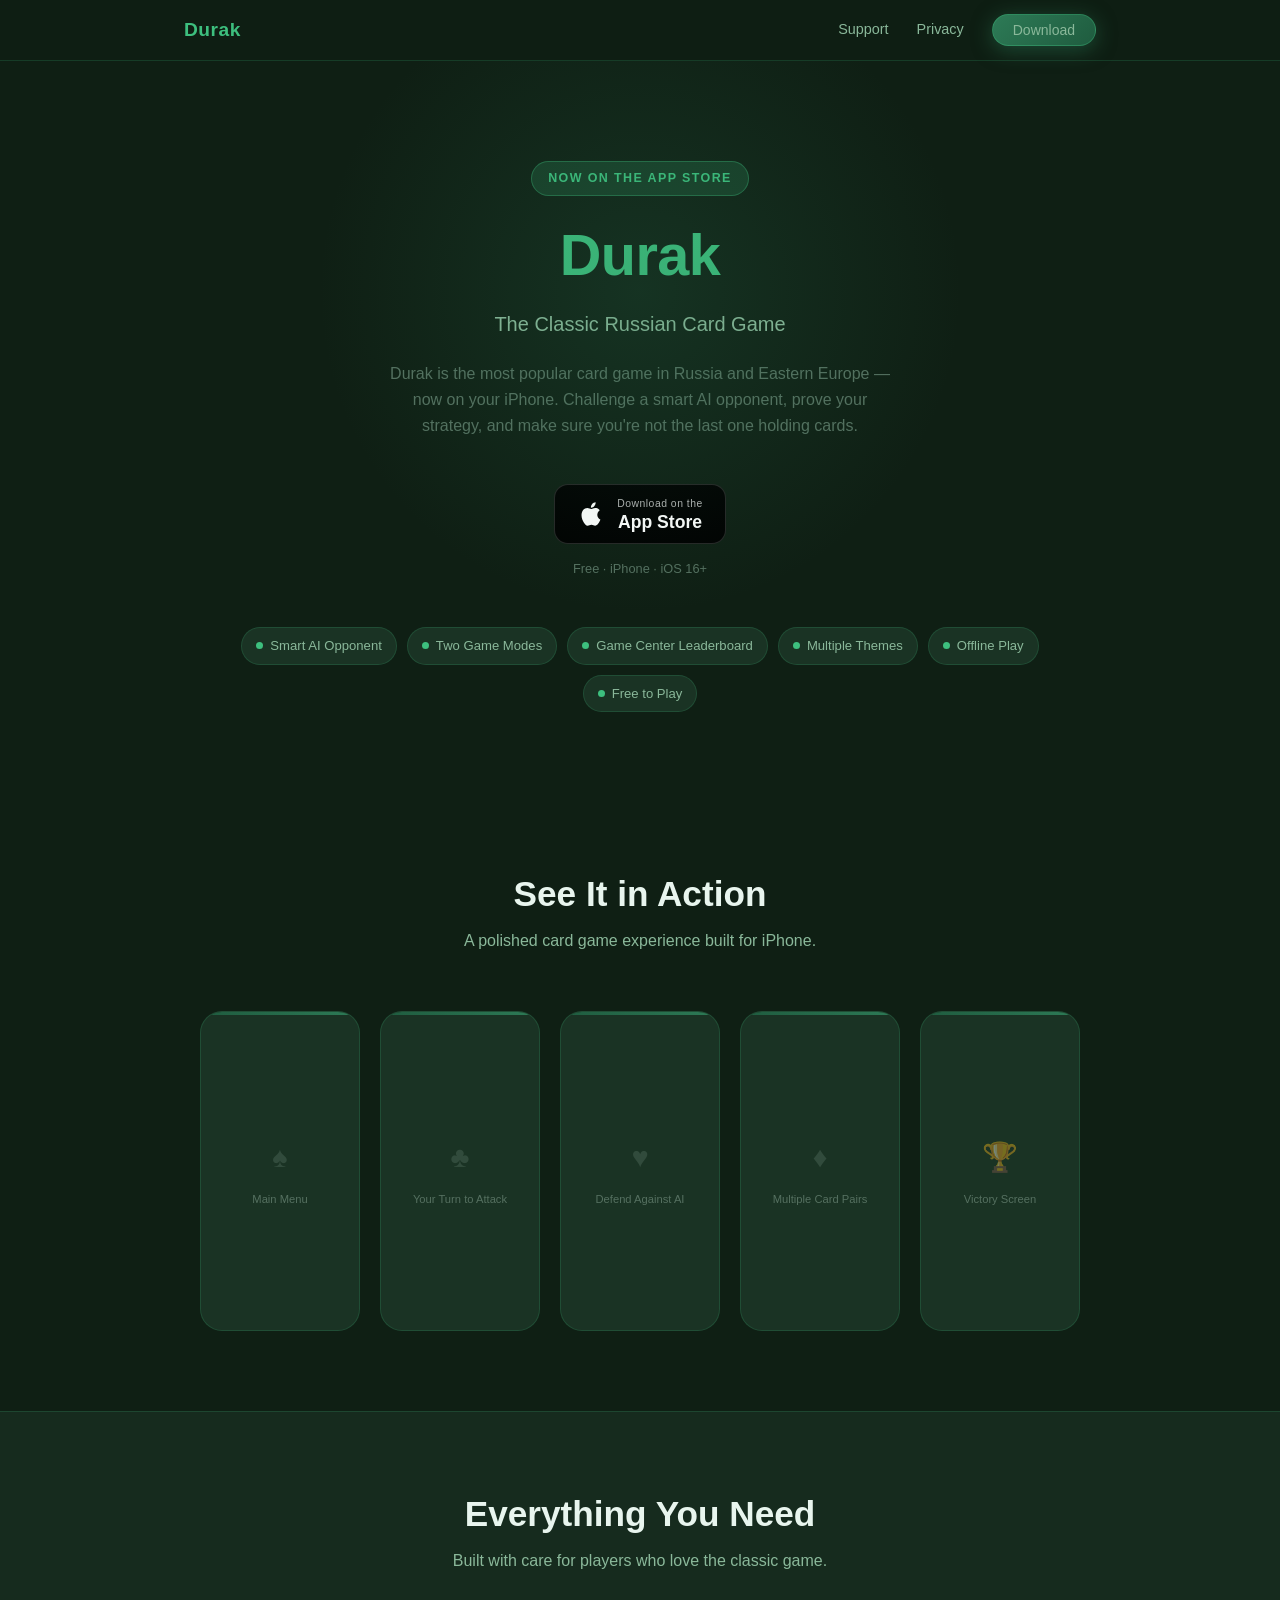
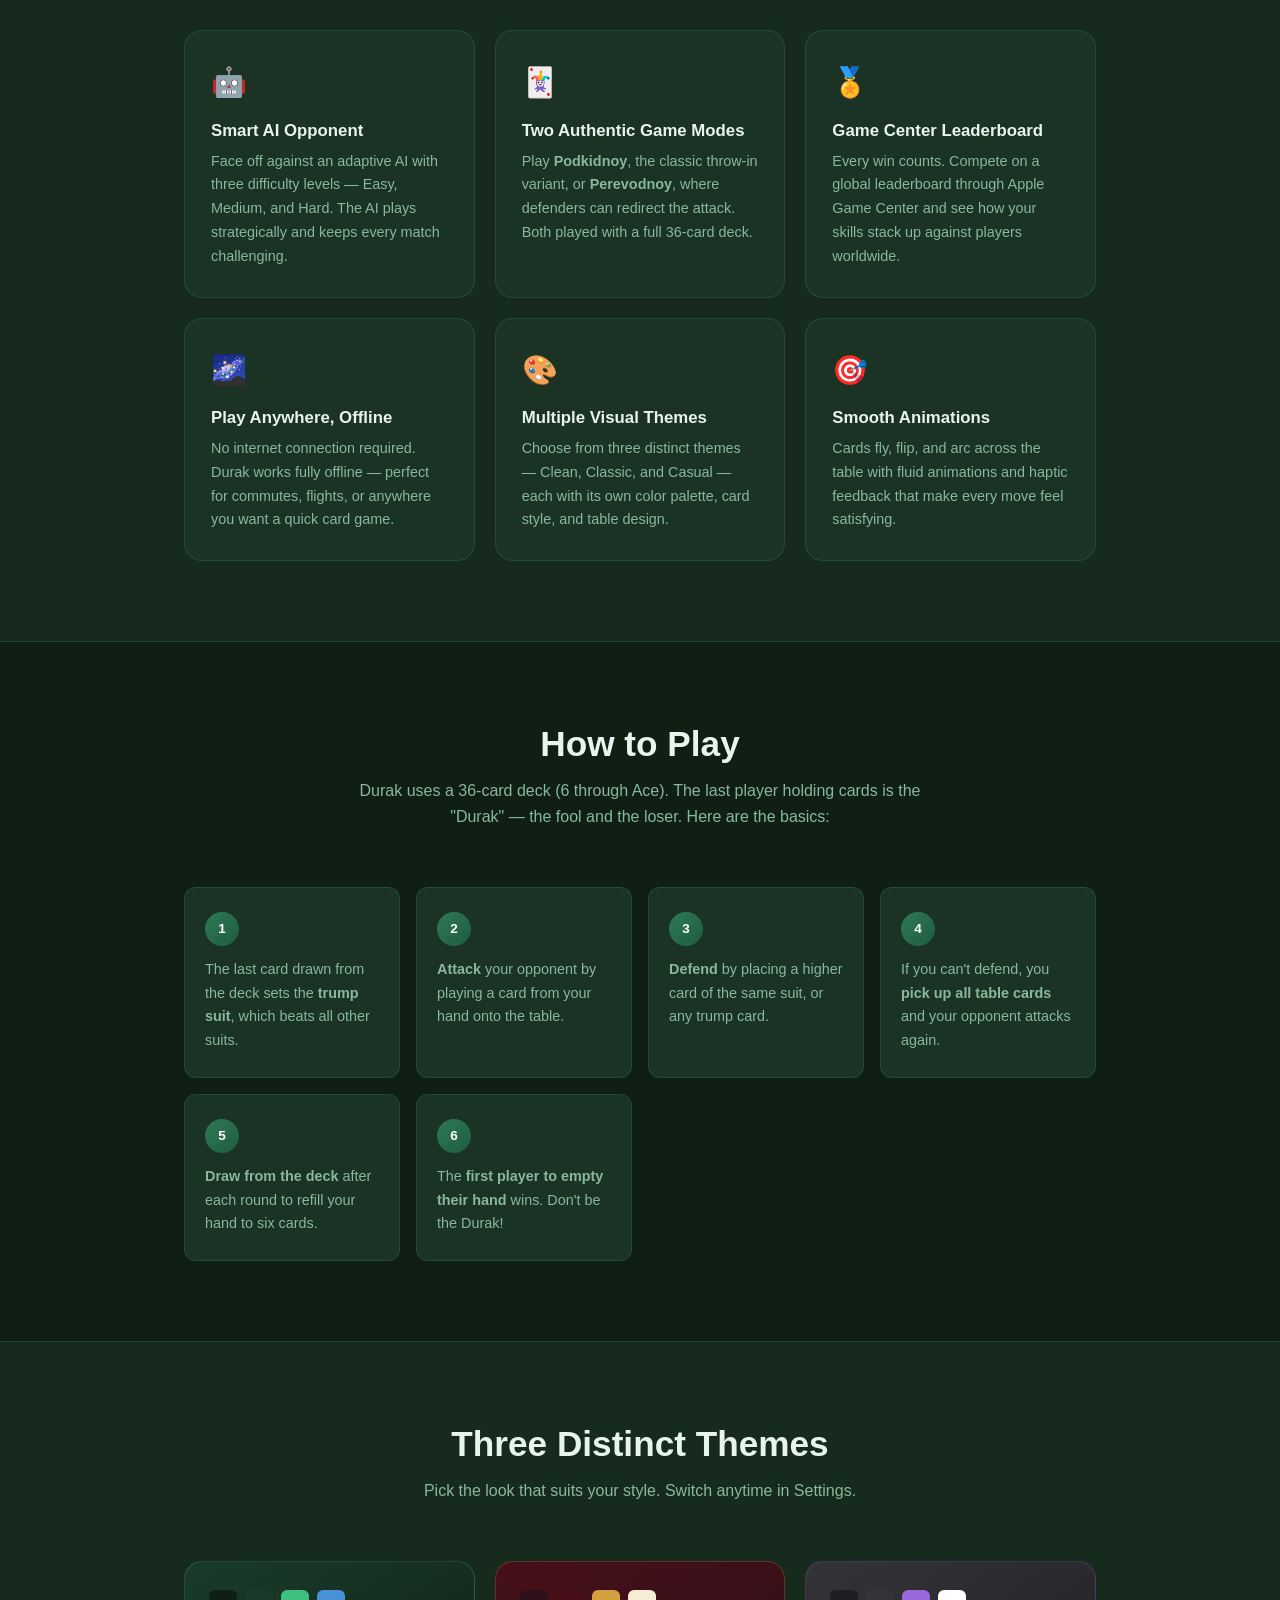
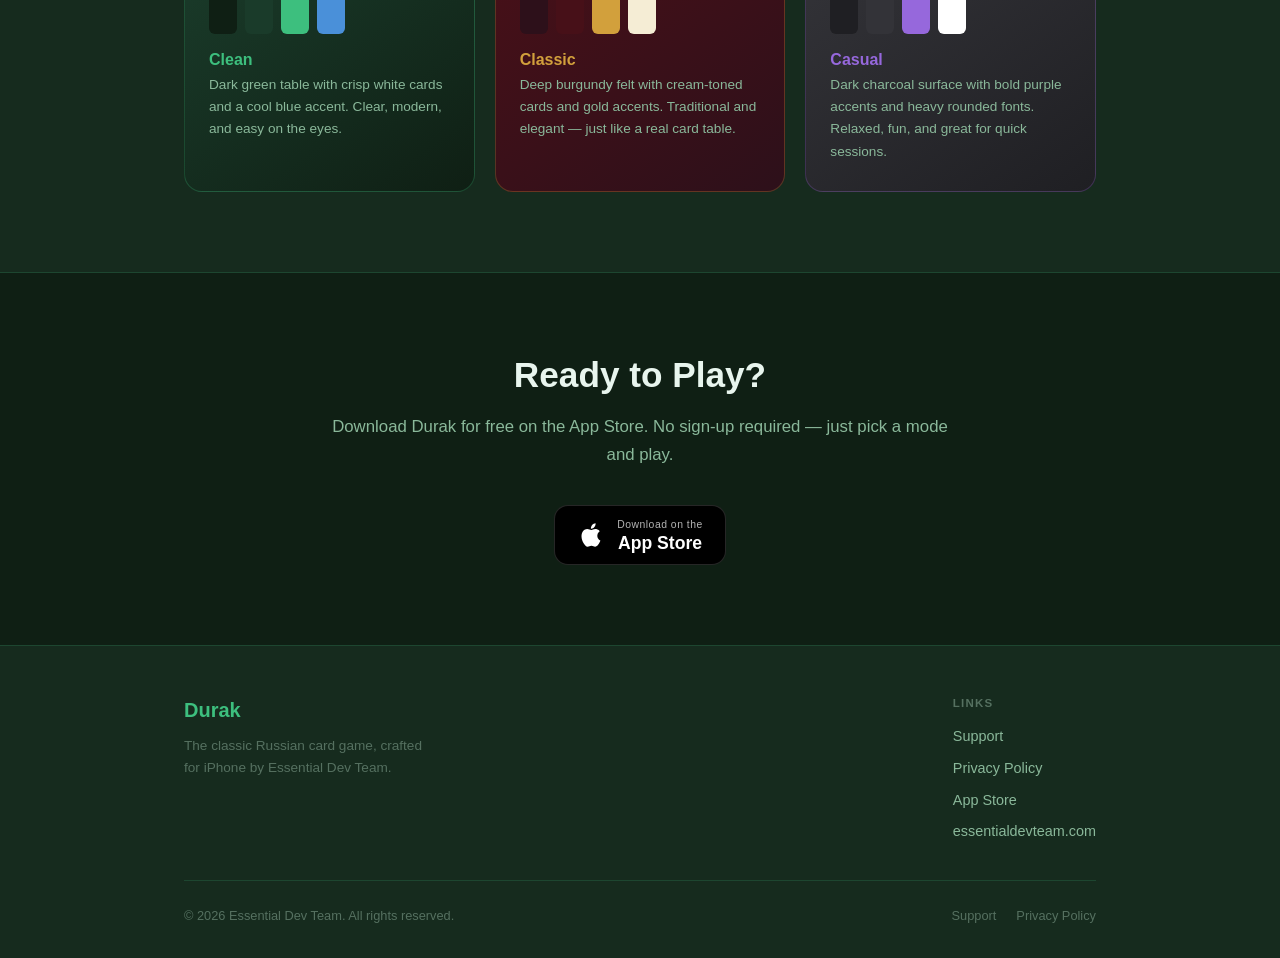
==== index.html @ 6320e2ae "Add files via upload" ====
<!DOCTYPE html>
<html lang="en">
<head>
  <meta charset="UTF-8" />
  <meta name="viewport" content="width=device-width, initial-scale=1.0" />
  <title>Durak - Classic Russian Card Game for iPhone</title>
  <meta name="description" content="Play Durak, the most popular card game in Russia and Eastern Europe, on your iPhone. Challenge a smart AI opponent, compete on Game Center leaderboards, and master both Podkidnoy and Perevodnoy variants. Free to play." />
  <meta name="theme-color" content="#0F1F14" />

  <!-- Open Graph -->
  <meta property="og:title" content="Durak - Classic Russian Card Game" />
  <meta property="og:description" content="The classic Russian card game on iPhone. Smart AI opponent, multiple themes, Game Center leaderboard. Free to play." />
  <meta property="og:type" content="website" />
  <meta property="og:url" content="https://essentialdevteam.com/" />

  <link rel="stylesheet" href="style.css" />
</head>
<body>

  <!-- Navigation -->
  <nav class="nav">
    <div class="container nav__inner">
      <a href="index.html" class="nav__logo">Durak</a>
      <div class="nav__links">
        <a href="support.html">Support</a>
        <a href="privacy.html">Privacy</a>
        <a href="https://apps.apple.com/app/id0000000000" class="btn btn--primary" style="padding: 8px 20px; font-size: 0.875rem;">Download</a>
      </div>
    </div>
  </nav>

  <!-- Hero -->
  <section class="hero">
    <div class="container">
      <span class="hero__eyebrow">Now on the App Store</span>
      <h1 class="hero__title"><span>Durak</span></h1>
      <p class="hero__tagline">The Classic Russian Card Game</p>
      <p class="hero__description">
        Durak is the most popular card game in Russia and Eastern Europe — now on your iPhone.
        Challenge a smart AI opponent, prove your strategy, and make sure you're not the last
        one holding cards.
      </p>

      <div class="hero__cta">
        <a href="https://apps.apple.com/app/id0000000000" class="appstore-badge" aria-label="Download on the App Store">
          <!-- Apple logo SVG -->
          <svg class="appstore-badge__icon" viewBox="0 0 24 24" xmlns="http://www.w3.org/2000/svg" aria-hidden="true">
            <path d="M18.71 19.5c-.83 1.24-1.71 2.45-3.05 2.47-1.34.03-1.77-.79-3.29-.79-1.53 0-2 .77-3.27.82-1.31.05-2.3-1.32-3.14-2.53C4.25 17 2.94 12.45 4.7 9.39c.87-1.52 2.43-2.48 4.12-2.51 1.28-.02 2.5.87 3.29.87.78 0 2.26-1.07 3.8-.91.65.03 2.47.26 3.64 1.98-.09.06-2.17 1.28-2.15 3.81.03 3.02 2.65 4.03 2.68 4.04-.03.07-.42 1.44-1.38 2.83M13 3.5c.73-.83 1.94-1.46 2.94-1.5.13 1.17-.34 2.35-1.04 3.19-.69.85-1.83 1.51-2.95 1.42-.15-1.15.41-2.35 1.05-3.11z"/>
          </svg>
          <div class="appstore-badge__text">
            <span class="appstore-badge__sub">Download on the</span>
            <span class="appstore-badge__main">App Store</span>
          </div>
        </a>
        <span class="hero__note">Free &middot; iPhone &middot; iOS 16+</span>
      </div>

      <!-- Feature badges -->
      <div class="badges">
        <span class="badge"><span class="badge__dot"></span>Smart AI Opponent</span>
        <span class="badge"><span class="badge__dot"></span>Two Game Modes</span>
        <span class="badge"><span class="badge__dot"></span>Game Center Leaderboard</span>
        <span class="badge"><span class="badge__dot"></span>Multiple Themes</span>
        <span class="badge"><span class="badge__dot"></span>Offline Play</span>
        <span class="badge"><span class="badge__dot"></span>Free to Play</span>
      </div>
    </div>
  </section>

  <!-- Screenshots -->
  <section class="screenshots">
    <div class="container">
      <div class="section-header">
        <h2>See It in Action</h2>
        <p>A polished card game experience built for iPhone.</p>
      </div>
      <div class="screenshots-row">
        <div class="screenshot-placeholder">
          <span class="screenshot-placeholder__icon">&#9824;</span>
          <span class="screenshot-placeholder__label">Main Menu</span>
        </div>
        <div class="screenshot-placeholder">
          <span class="screenshot-placeholder__icon">&#9827;</span>
          <span class="screenshot-placeholder__label">Your Turn to Attack</span>
        </div>
        <div class="screenshot-placeholder">
          <span class="screenshot-placeholder__icon">&#9829;</span>
          <span class="screenshot-placeholder__label">Defend Against AI</span>
        </div>
        <div class="screenshot-placeholder">
          <span class="screenshot-placeholder__icon">&#9830;</span>
          <span class="screenshot-placeholder__label">Multiple Card Pairs</span>
        </div>
        <div class="screenshot-placeholder">
          <span class="screenshot-placeholder__icon">&#127942;</span>
          <span class="screenshot-placeholder__label">Victory Screen</span>
        </div>
      </div>
    </div>
  </section>

  <!-- Features -->
  <section class="features">
    <div class="container">
      <div class="section-header">
        <h2>Everything You Need</h2>
        <p>Built with care for players who love the classic game.</p>
      </div>
      <div class="features-grid">
        <div class="feature-card">
          <span class="feature-card__icon">&#129302;</span>
          <h3 class="feature-card__title">Smart AI Opponent</h3>
          <p class="feature-card__desc">
            Face off against an adaptive AI with three difficulty levels — Easy, Medium, and Hard.
            The AI plays strategically and keeps every match challenging.
          </p>
        </div>
        <div class="feature-card">
          <span class="feature-card__icon">&#127183;</span>
          <h3 class="feature-card__title">Two Authentic Game Modes</h3>
          <p class="feature-card__desc">
            Play <strong>Podkidnoy</strong>, the classic throw-in variant, or
            <strong>Perevodnoy</strong>, where defenders can redirect the attack.
            Both played with a full 36-card deck.
          </p>
        </div>
        <div class="feature-card">
          <span class="feature-card__icon">&#127941;</span>
          <h3 class="feature-card__title">Game Center Leaderboard</h3>
          <p class="feature-card__desc">
            Every win counts. Compete on a global leaderboard through Apple Game Center
            and see how your skills stack up against players worldwide.
          </p>
        </div>
        <div class="feature-card">
          <span class="feature-card__icon">&#127756;</span>
          <h3 class="feature-card__title">Play Anywhere, Offline</h3>
          <p class="feature-card__desc">
            No internet connection required. Durak works fully offline — perfect for
            commutes, flights, or anywhere you want a quick card game.
          </p>
        </div>
        <div class="feature-card">
          <span class="feature-card__icon">&#127912;</span>
          <h3 class="feature-card__title">Multiple Visual Themes</h3>
          <p class="feature-card__desc">
            Choose from three distinct themes — Clean, Classic, and Casual — each with
            its own color palette, card style, and table design.
          </p>
        </div>
        <div class="feature-card">
          <span class="feature-card__icon">&#127919;</span>
          <h3 class="feature-card__title">Smooth Animations</h3>
          <p class="feature-card__desc">
            Cards fly, flip, and arc across the table with fluid animations and
            haptic feedback that make every move feel satisfying.
          </p>
        </div>
      </div>
    </div>
  </section>

  <!-- How to Play -->
  <section class="how-to-play">
    <div class="container">
      <div class="section-header">
        <h2>How to Play</h2>
        <p>
          Durak uses a 36-card deck (6 through Ace). The last player holding cards
          is the "Durak" — the fool and the loser. Here are the basics:
        </p>
      </div>
      <div class="how-to-play__steps">
        <div class="step">
          <div class="step__number">1</div>
          <p class="step__text">
            The last card drawn from the deck sets the <strong>trump suit</strong>, which beats all other suits.
          </p>
        </div>
        <div class="step">
          <div class="step__number">2</div>
          <p class="step__text">
            <strong>Attack</strong> your opponent by playing a card from your hand onto the table.
          </p>
        </div>
        <div class="step">
          <div class="step__number">3</div>
          <p class="step__text">
            <strong>Defend</strong> by placing a higher card of the same suit, or any trump card.
          </p>
        </div>
        <div class="step">
          <div class="step__number">4</div>
          <p class="step__text">
            If you can't defend, you <strong>pick up all table cards</strong> and your opponent attacks again.
          </p>
        </div>
        <div class="step">
          <div class="step__number">5</div>
          <p class="step__text">
            <strong>Draw from the deck</strong> after each round to refill your hand to six cards.
          </p>
        </div>
        <div class="step">
          <div class="step__number">6</div>
          <p class="step__text">
            The <strong>first player to empty their hand</strong> wins. Don't be the Durak!
          </p>
        </div>
      </div>
    </div>
  </section>

  <!-- Themes -->
  <section class="themes-section">
    <div class="container">
      <div class="section-header">
        <h2>Three Distinct Themes</h2>
        <p>Pick the look that suits your style. Switch anytime in Settings.</p>
      </div>
      <div class="themes-grid">
        <div class="theme-card theme-card--clean">
          <div class="theme-card__swatch">
            <div class="swatch" style="background:#0F1F14;"></div>
            <div class="swatch" style="background:#1A3B2A;"></div>
            <div class="swatch" style="background:#3DBF7E;"></div>
            <div class="swatch" style="background:#4A90D9;"></div>
          </div>
          <h3 class="theme-card__name">Clean</h3>
          <p class="theme-card__desc">
            Dark green table with crisp white cards and a cool blue accent. Clear,
            modern, and easy on the eyes.
          </p>
        </div>
        <div class="theme-card theme-card--classic">
          <div class="theme-card__swatch">
            <div class="swatch" style="background:#2D101A;"></div>
            <div class="swatch" style="background:#471018;"></div>
            <div class="swatch" style="background:#D2A03C;"></div>
            <div class="swatch" style="background:#F5EDD5;"></div>
          </div>
          <h3 class="theme-card__name">Classic</h3>
          <p class="theme-card__desc">
            Deep burgundy felt with cream-toned cards and gold accents. Traditional
            and elegant — just like a real card table.
          </p>
        </div>
        <div class="theme-card theme-card--casual">
          <div class="theme-card__swatch">
            <div class="swatch" style="background:#1F1F23;"></div>
            <div class="swatch" style="background:#333338;"></div>
            <div class="swatch" style="background:#9668DC;"></div>
            <div class="swatch" style="background:#FFFFFF;"></div>
          </div>
          <h3 class="theme-card__name">Casual</h3>
          <p class="theme-card__desc">
            Dark charcoal surface with bold purple accents and heavy rounded fonts.
            Relaxed, fun, and great for quick sessions.
          </p>
        </div>
      </div>
    </div>
  </section>

  <!-- Download CTA -->
  <section style="text-align: center; padding: 80px 0;">
    <div class="container">
      <h2>Ready to Play?</h2>
      <p style="margin: 16px auto 36px; font-size: 1.05rem;">
        Download Durak for free on the App Store. No sign-up required — just pick a mode and play.
      </p>
      <a href="https://apps.apple.com/app/id0000000000" class="appstore-badge" style="margin: 0 auto;" aria-label="Download on the App Store">
        <svg class="appstore-badge__icon" viewBox="0 0 24 24" xmlns="http://www.w3.org/2000/svg" aria-hidden="true">
          <path d="M18.71 19.5c-.83 1.24-1.71 2.45-3.05 2.47-1.34.03-1.77-.79-3.29-.79-1.53 0-2 .77-3.27.82-1.31.05-2.3-1.32-3.14-2.53C4.25 17 2.94 12.45 4.7 9.39c.87-1.52 2.43-2.48 4.12-2.51 1.28-.02 2.5.87 3.29.87.78 0 2.26-1.07 3.8-.91.65.03 2.47.26 3.64 1.98-.09.06-2.17 1.28-2.15 3.81.03 3.02 2.65 4.03 2.68 4.04-.03.07-.42 1.44-1.38 2.83M13 3.5c.73-.83 1.94-1.46 2.94-1.5.13 1.17-.34 2.35-1.04 3.19-.69.85-1.83 1.51-2.95 1.42-.15-1.15.41-2.35 1.05-3.11z"/>
        </svg>
        <div class="appstore-badge__text">
          <span class="appstore-badge__sub">Download on the</span>
          <span class="appstore-badge__main">App Store</span>
        </div>
      </a>
    </div>
  </section>

  <!-- Footer -->
  <footer class="footer">
    <div class="container">
      <div class="footer__inner">
        <div>
          <div class="footer__brand-name">Durak</div>
          <p class="footer__brand-desc">
            The classic Russian card game, crafted for iPhone by Essential Dev Team.
          </p>
        </div>
        <div>
          <div class="footer__nav-heading">Links</div>
          <div class="footer__nav-links">
            <a href="support.html">Support</a>
            <a href="privacy.html">Privacy Policy</a>
            <a href="https://apps.apple.com/app/id0000000000">App Store</a>
            <a href="https://essentialdevteam.com/" target="_blank" rel="noopener">essentialdevteam.com</a>
          </div>
        </div>
      </div>
      <div class="footer__bottom">
        <p class="footer__copy">
          &copy; 2026 <a href="https://essentialdevteam.com/" target="_blank" rel="noopener">Essential Dev Team</a>.
          All rights reserved.
        </p>
        <div class="footer__legal-links">
          <a href="support.html">Support</a>
          <a href="privacy.html">Privacy Policy</a>
        </div>
      </div>
    </div>
  </footer>

</body>
</html>
---- style.css ----
/* ============================================================
   Durak - Card Game | Shared Stylesheet
   Dark green theme matching the iOS app
   ============================================================ */

/* --- Reset & Base --- */
*, *::before, *::after {
  box-sizing: border-box;
  margin: 0;
  padding: 0;
}

:root {
  --bg:           #0F1F14;
  --bg-card:      #1A3324;
  --bg-section:   #162B1E;
  --gradient-dark: #1F5C3F;
  --gradient-mid:  #2D7A56;
  --accent:       #3DBF7E;
  --accent-dim:   #2E9E67;
  --accent-glow:  rgba(61, 191, 126, 0.18);
  --text:         #E8F5EE;
  --text-muted:   #8AB89A;
  --text-dim:     #557060;
  --border:       rgba(61, 191, 126, 0.18);
  --border-strong: rgba(61, 191, 126, 0.35);
  --radius:       12px;
  --radius-lg:    18px;
  --shadow:       0 4px 24px rgba(0, 0, 0, 0.45);
  --shadow-sm:    0 2px 10px rgba(0, 0, 0, 0.30);
}

html {
  font-size: 16px;
  scroll-behavior: smooth;
}

body {
  background-color: var(--bg);
  color: var(--text);
  font-family: -apple-system, BlinkMacSystemFont, "Segoe UI", Roboto,
               Helvetica, Arial, sans-serif;
  line-height: 1.65;
  -webkit-font-smoothing: antialiased;
  min-height: 100vh;
}

/* --- Typography --- */
h1, h2, h3, h4 {
  line-height: 1.25;
  font-weight: 700;
}

h1 { font-size: clamp(2.2rem, 6vw, 3.6rem); letter-spacing: -0.5px; }
h2 { font-size: clamp(1.5rem, 4vw, 2.2rem); }
h3 { font-size: clamp(1.1rem, 2.5vw, 1.35rem); }
h4 { font-size: 1rem; }

p {
  color: var(--text-muted);
  max-width: 68ch;
}

a {
  color: var(--accent);
  text-decoration: none;
  transition: color 0.2s;
}

a:hover {
  color: #6FDBAA;
  text-decoration: underline;
}

ul {
  list-style: none;
}

/* --- Layout Utilities --- */
.container {
  width: 100%;
  max-width: 960px;
  margin: 0 auto;
  padding: 0 24px;
}

.container--wide {
  max-width: 1100px;
}

section {
  padding: 80px 0;
}

/* --- Navigation --- */
.nav {
  position: sticky;
  top: 0;
  z-index: 100;
  background: rgba(15, 31, 20, 0.92);
  backdrop-filter: blur(12px);
  -webkit-backdrop-filter: blur(12px);
  border-bottom: 1px solid var(--border);
}

.nav__inner {
  display: flex;
  align-items: center;
  justify-content: space-between;
  height: 60px;
}

.nav__logo {
  font-size: 1.2rem;
  font-weight: 800;
  color: var(--accent);
  letter-spacing: 0.5px;
  text-decoration: none;
}

.nav__logo:hover {
  color: #6FDBAA;
  text-decoration: none;
}

.nav__links {
  display: flex;
  gap: 28px;
  align-items: center;
}

.nav__links a {
  color: var(--text-muted);
  font-size: 0.9rem;
  font-weight: 500;
  transition: color 0.2s;
  text-decoration: none;
}

.nav__links a:hover {
  color: var(--accent);
  text-decoration: none;
}

/* --- Hero Section --- */
.hero {
  padding: 100px 0 80px;
  text-align: center;
  position: relative;
  overflow: hidden;
}

.hero::before {
  content: "";
  position: absolute;
  top: -120px;
  left: 50%;
  transform: translateX(-50%);
  width: 700px;
  height: 700px;
  background: radial-gradient(circle, rgba(45, 122, 86, 0.22) 0%, transparent 65%);
  pointer-events: none;
}

.hero__eyebrow {
  display: inline-block;
  background: var(--accent-glow);
  border: 1px solid var(--border-strong);
  color: var(--accent);
  font-size: 0.78rem;
  font-weight: 600;
  letter-spacing: 1.4px;
  text-transform: uppercase;
  padding: 6px 16px;
  border-radius: 100px;
  margin-bottom: 24px;
}

.hero__title {
  color: var(--text);
  margin-bottom: 16px;
}

.hero__title span {
  color: var(--accent);
}

.hero__tagline {
  font-size: clamp(1rem, 2.5vw, 1.25rem);
  color: var(--text-muted);
  margin: 0 auto 20px;
  max-width: 52ch;
}

.hero__description {
  font-size: 1rem;
  color: var(--text-dim);
  margin: 0 auto 44px;
  max-width: 58ch;
}

/* --- Buttons --- */
.btn {
  display: inline-flex;
  align-items: center;
  gap: 10px;
  font-size: 1rem;
  font-weight: 600;
  padding: 14px 32px;
  border-radius: 100px;
  border: none;
  cursor: pointer;
  transition: transform 0.15s, box-shadow 0.15s, background 0.2s;
  text-decoration: none;
  line-height: 1;
}

.btn--primary {
  background: linear-gradient(135deg, var(--gradient-mid), var(--gradient-dark));
  color: #fff;
  box-shadow: 0 4px 20px rgba(45, 122, 86, 0.5);
  border: 1px solid var(--border-strong);
}

.btn--primary:hover {
  transform: translateY(-2px);
  box-shadow: 0 8px 28px rgba(45, 122, 86, 0.65);
  color: #fff;
  text-decoration: none;
}

.btn--primary:active {
  transform: translateY(0);
}

.btn--outline {
  background: transparent;
  color: var(--accent);
  border: 1.5px solid var(--border-strong);
}

.btn--outline:hover {
  background: var(--accent-glow);
  color: var(--accent);
  text-decoration: none;
}

.btn__icon {
  width: 22px;
  height: 22px;
  flex-shrink: 0;
}

/* App Store badge area */
.hero__cta {
  display: flex;
  flex-direction: column;
  align-items: center;
  gap: 14px;
}

.appstore-badge {
  display: inline-flex;
  align-items: center;
  gap: 12px;
  background: #000;
  border: 1px solid rgba(255,255,255,0.15);
  border-radius: 14px;
  padding: 10px 22px;
  text-decoration: none;
  transition: transform 0.15s, border-color 0.2s;
}

.appstore-badge:hover {
  transform: translateY(-2px);
  border-color: rgba(255,255,255,0.35);
  text-decoration: none;
}

.appstore-badge__icon {
  width: 28px;
  height: 28px;
  flex-shrink: 0;
  fill: #fff;
}

.appstore-badge__text {
  display: flex;
  flex-direction: column;
}

.appstore-badge__sub {
  font-size: 0.65rem;
  color: rgba(255,255,255,0.7);
  letter-spacing: 0.5px;
}

.appstore-badge__main {
  font-size: 1.1rem;
  font-weight: 700;
  color: #fff;
  line-height: 1.2;
}

.hero__note {
  font-size: 0.8rem;
  color: var(--text-dim);
}

/* --- Feature Badges Strip --- */
.badges {
  display: flex;
  flex-wrap: wrap;
  gap: 10px;
  justify-content: center;
  margin-top: 48px;
}

.badge {
  display: inline-flex;
  align-items: center;
  gap: 7px;
  background: var(--bg-card);
  border: 1px solid var(--border);
  color: var(--text-muted);
  font-size: 0.82rem;
  font-weight: 500;
  padding: 7px 14px;
  border-radius: 100px;
}

.badge__dot {
  width: 7px;
  height: 7px;
  background: var(--accent);
  border-radius: 50%;
  flex-shrink: 0;
}

/* --- Features Section --- */
.features {
  background: var(--bg-section);
  border-top: 1px solid var(--border);
  border-bottom: 1px solid var(--border);
}

.section-header {
  text-align: center;
  margin-bottom: 56px;
}

.section-header p {
  margin: 12px auto 0;
}

.features-grid {
  display: grid;
  grid-template-columns: repeat(auto-fit, minmax(260px, 1fr));
  gap: 20px;
}

.feature-card {
  background: var(--bg-card);
  border: 1px solid var(--border);
  border-radius: var(--radius-lg);
  padding: 28px 26px;
  transition: border-color 0.2s, transform 0.2s;
}

.feature-card:hover {
  border-color: var(--border-strong);
  transform: translateY(-3px);
}

.feature-card__icon {
  font-size: 1.8rem;
  margin-bottom: 14px;
  display: block;
}

.feature-card__title {
  color: var(--text);
  margin-bottom: 8px;
  font-size: 1.05rem;
}

.feature-card__desc {
  color: var(--text-muted);
  font-size: 0.9rem;
  max-width: 100%;
}

/* --- How to Play Section --- */
.how-to-play__steps {
  display: grid;
  grid-template-columns: repeat(auto-fit, minmax(200px, 1fr));
  gap: 16px;
  margin-top: 0;
}

.step {
  background: var(--bg-card);
  border: 1px solid var(--border);
  border-radius: var(--radius);
  padding: 24px 20px;
  position: relative;
}

.step__number {
  display: inline-flex;
  align-items: center;
  justify-content: center;
  width: 34px;
  height: 34px;
  background: linear-gradient(135deg, var(--gradient-mid), var(--gradient-dark));
  border-radius: 50%;
  font-size: 0.85rem;
  font-weight: 800;
  color: #fff;
  margin-bottom: 12px;
}

.step__text {
  font-size: 0.9rem;
  color: var(--text-muted);
  max-width: 100%;
}

/* --- Screenshots Section --- */
.screenshots {
  text-align: center;
}

.screenshots-row {
  display: flex;
  gap: 20px;
  justify-content: center;
  flex-wrap: wrap;
  margin-top: 0;
}

.screenshot-placeholder {
  width: 160px;
  height: 320px;
  background: var(--bg-card);
  border: 1px solid var(--border);
  border-radius: 22px;
  display: flex;
  flex-direction: column;
  align-items: center;
  justify-content: center;
  gap: 10px;
  color: var(--text-dim);
  font-size: 0.75rem;
  text-align: center;
  padding: 16px;
  position: relative;
  overflow: hidden;
  transition: border-color 0.2s;
}

.screenshot-placeholder:hover {
  border-color: var(--border-strong);
}

.screenshot-placeholder::before {
  content: "";
  position: absolute;
  top: 0; left: 0; right: 0;
  height: 3px;
  background: linear-gradient(90deg, var(--gradient-dark), var(--gradient-mid));
}

.screenshot-placeholder__icon {
  font-size: 1.8rem;
  opacity: 0.4;
}

.screenshot-placeholder__label {
  font-size: 0.7rem;
  color: var(--text-dim);
  line-height: 1.4;
}

/* --- Themes Section --- */
.themes-section {
  background: var(--bg-section);
  border-top: 1px solid var(--border);
  border-bottom: 1px solid var(--border);
}

.themes-grid {
  display: grid;
  grid-template-columns: repeat(auto-fit, minmax(240px, 1fr));
  gap: 20px;
}

.theme-card {
  border-radius: var(--radius-lg);
  padding: 28px 24px;
  border: 1px solid transparent;
}

.theme-card--clean {
  background: linear-gradient(145deg, #1A3B2A, #0F1F14);
  border-color: rgba(61, 191, 126, 0.25);
}

.theme-card--classic {
  background: linear-gradient(145deg, #471018, #2D101A);
  border-color: rgba(210, 160, 60, 0.25);
}

.theme-card--casual {
  background: linear-gradient(145deg, #333338, #1F1F23);
  border-color: rgba(150, 100, 220, 0.25);
}

.theme-card__swatch {
  display: flex;
  gap: 8px;
  margin-bottom: 16px;
}

.swatch {
  width: 28px;
  height: 44px;
  border-radius: 6px;
}

.theme-card__name {
  font-size: 1rem;
  font-weight: 700;
  margin-bottom: 4px;
}

.theme-card--clean  .theme-card__name { color: #3DBF7E; }
.theme-card--classic .theme-card__name { color: #D2A03C; }
.theme-card--casual  .theme-card__name { color: #9668DC; }

.theme-card__desc {
  font-size: 0.85rem;
  color: var(--text-muted);
  max-width: 100%;
}

/* --- Page Header (inner pages) --- */
.page-header {
  padding: 64px 0 48px;
  border-bottom: 1px solid var(--border);
}

.page-header__back {
  display: inline-flex;
  align-items: center;
  gap: 7px;
  font-size: 0.85rem;
  color: var(--text-muted);
  margin-bottom: 24px;
  transition: color 0.2s;
  text-decoration: none;
}

.page-header__back:hover {
  color: var(--accent);
  text-decoration: none;
}

.page-header__eyebrow {
  display: inline-block;
  color: var(--accent);
  font-size: 0.78rem;
  font-weight: 600;
  letter-spacing: 1.4px;
  text-transform: uppercase;
  margin-bottom: 12px;
}

.page-header h1 {
  font-size: clamp(1.8rem, 5vw, 2.8rem);
  margin-bottom: 12px;
}

.page-header p {
  font-size: 1rem;
  color: var(--text-muted);
}

/* --- Content Prose (Support / Privacy) --- */
.content-section {
  padding: 56px 0;
}

.content-section + .content-section {
  border-top: 1px solid var(--border);
  padding-top: 56px;
}

.prose h2 {
  font-size: 1.35rem;
  color: var(--text);
  margin-bottom: 18px;
}

.prose h3 {
  font-size: 1.05rem;
  color: var(--accent);
  margin: 28px 0 10px;
}

.prose p {
  color: var(--text-muted);
  margin-bottom: 14px;
  max-width: 72ch;
}

.prose ul {
  list-style: none;
  margin: 0 0 16px;
}

.prose ul li {
  color: var(--text-muted);
  padding: 4px 0 4px 20px;
  position: relative;
  font-size: 0.95rem;
}

.prose ul li::before {
  content: "";
  position: absolute;
  left: 0;
  top: 12px;
  width: 7px;
  height: 7px;
  background: var(--accent);
  border-radius: 50%;
  opacity: 0.7;
}

.prose a {
  color: var(--accent);
}

/* --- FAQ --- */
.faq-list {
  display: flex;
  flex-direction: column;
  gap: 16px;
  margin-top: 8px;
}

.faq-item {
  background: var(--bg-card);
  border: 1px solid var(--border);
  border-radius: var(--radius);
  padding: 24px 26px;
  transition: border-color 0.2s;
}

.faq-item:hover {
  border-color: var(--border-strong);
}

.faq-item__q {
  font-size: 1rem;
  font-weight: 600;
  color: var(--text);
  margin-bottom: 10px;
}

.faq-item__a {
  font-size: 0.92rem;
  color: var(--text-muted);
  max-width: 100%;
  margin: 0;
}

.faq-item__a a {
  color: var(--accent);
}

/* --- Contact Card --- */
.contact-card {
  background: var(--bg-card);
  border: 1px solid var(--border-strong);
  border-radius: var(--radius-lg);
  padding: 32px;
  display: flex;
  align-items: flex-start;
  gap: 20px;
  max-width: 520px;
}

.contact-card__icon {
  font-size: 2rem;
  flex-shrink: 0;
  margin-top: 2px;
}

.contact-card__label {
  font-size: 0.78rem;
  font-weight: 600;
  color: var(--accent);
  letter-spacing: 0.8px;
  text-transform: uppercase;
  margin-bottom: 6px;
}

.contact-card__email {
  font-size: 1.05rem;
  font-weight: 600;
  color: var(--text);
}

.contact-card__email a {
  color: var(--text);
}

.contact-card__email a:hover {
  color: var(--accent);
}

.contact-card__sub {
  font-size: 0.85rem;
  color: var(--text-dim);
  margin: 6px 0 0;
  max-width: 100%;
}

/* --- Privacy Policy specific --- */
.policy-meta {
  background: var(--bg-card);
  border-left: 3px solid var(--accent);
  border-radius: 0 var(--radius) var(--radius) 0;
  padding: 14px 20px;
  margin-bottom: 40px;
  font-size: 0.85rem;
  color: var(--text-muted);
}

.policy-section {
  margin-bottom: 40px;
}

.policy-section h2 {
  font-size: 1.25rem;
  color: var(--text);
  margin-bottom: 14px;
  padding-bottom: 10px;
  border-bottom: 1px solid var(--border);
}

.policy-section p {
  color: var(--text-muted);
  font-size: 0.95rem;
  margin-bottom: 12px;
  max-width: 72ch;
}

.policy-section ul {
  list-style: none;
  margin: 0 0 16px;
}

.policy-section ul li {
  color: var(--text-muted);
  padding: 5px 0 5px 22px;
  position: relative;
  font-size: 0.92rem;
}

.policy-section ul li::before {
  content: "";
  position: absolute;
  left: 0;
  top: 13px;
  width: 7px;
  height: 7px;
  background: var(--accent);
  border-radius: 50%;
  opacity: 0.6;
}

/* --- Footer --- */
.footer {
  background: var(--bg-section);
  border-top: 1px solid var(--border);
  padding: 48px 0 32px;
}

.footer__inner {
  display: grid;
  grid-template-columns: 1fr auto;
  gap: 40px;
  align-items: start;
  margin-bottom: 36px;
}

.footer__brand-name {
  font-size: 1.25rem;
  font-weight: 800;
  color: var(--accent);
  margin-bottom: 8px;
}

.footer__brand-desc {
  font-size: 0.85rem;
  color: var(--text-dim);
  max-width: 34ch;
  margin: 0;
}

.footer__nav-heading {
  font-size: 0.72rem;
  font-weight: 700;
  letter-spacing: 1.2px;
  text-transform: uppercase;
  color: var(--text-dim);
  margin-bottom: 12px;
}

.footer__nav-links {
  display: flex;
  flex-direction: column;
  gap: 8px;
}

.footer__nav-links a {
  font-size: 0.9rem;
  color: var(--text-muted);
  transition: color 0.2s;
  text-decoration: none;
}

.footer__nav-links a:hover {
  color: var(--accent);
  text-decoration: none;
}

.footer__bottom {
  border-top: 1px solid var(--border);
  padding-top: 24px;
  display: flex;
  align-items: center;
  justify-content: space-between;
  flex-wrap: wrap;
  gap: 12px;
}

.footer__copy {
  font-size: 0.8rem;
  color: var(--text-dim);
  margin: 0;
}

.footer__copy a {
  color: var(--text-dim);
  text-decoration: none;
}

.footer__copy a:hover {
  color: var(--accent);
}

.footer__legal-links {
  display: flex;
  gap: 20px;
}

.footer__legal-links a {
  font-size: 0.8rem;
  color: var(--text-dim);
  text-decoration: none;
  transition: color 0.2s;
}

.footer__legal-links a:hover {
  color: var(--accent);
  text-decoration: none;
}

/* --- Divider --- */
.divider {
  height: 1px;
  background: var(--border);
  border: none;
  margin: 0;
}

/* --- Utility --- */
.text-accent { color: var(--accent); }
.text-muted  { color: var(--text-muted); }
.text-center { text-align: center; }
.mt-8  { margin-top: 8px; }
.mt-16 { margin-top: 16px; }
.mt-24 { margin-top: 24px; }
.mt-40 { margin-top: 40px; }
.mb-0  { margin-bottom: 0; }

/* --- Responsive --- */
@media (max-width: 680px) {
  section { padding: 56px 0; }

  .hero { padding: 72px 0 56px; }

  .nav__links { gap: 18px; }

  .footer__inner {
    grid-template-columns: 1fr;
    gap: 28px;
  }

  .footer__bottom {
    flex-direction: column;
    align-items: flex-start;
  }

  .screenshots-row {
    gap: 12px;
  }

  .screenshot-placeholder {
    width: 130px;
    height: 260px;
  }

  .contact-card {
    flex-direction: column;
    gap: 12px;
  }

  .features-grid,
  .how-to-play__steps {
    grid-template-columns: 1fr;
  }

  .themes-grid {
    grid-template-columns: 1fr;
  }
}

@media (max-width: 420px) {
  .container { padding: 0 16px; }

  h1 { font-size: 2rem; }

  .screenshot-placeholder {
    width: 110px;
    height: 220px;
  }
}
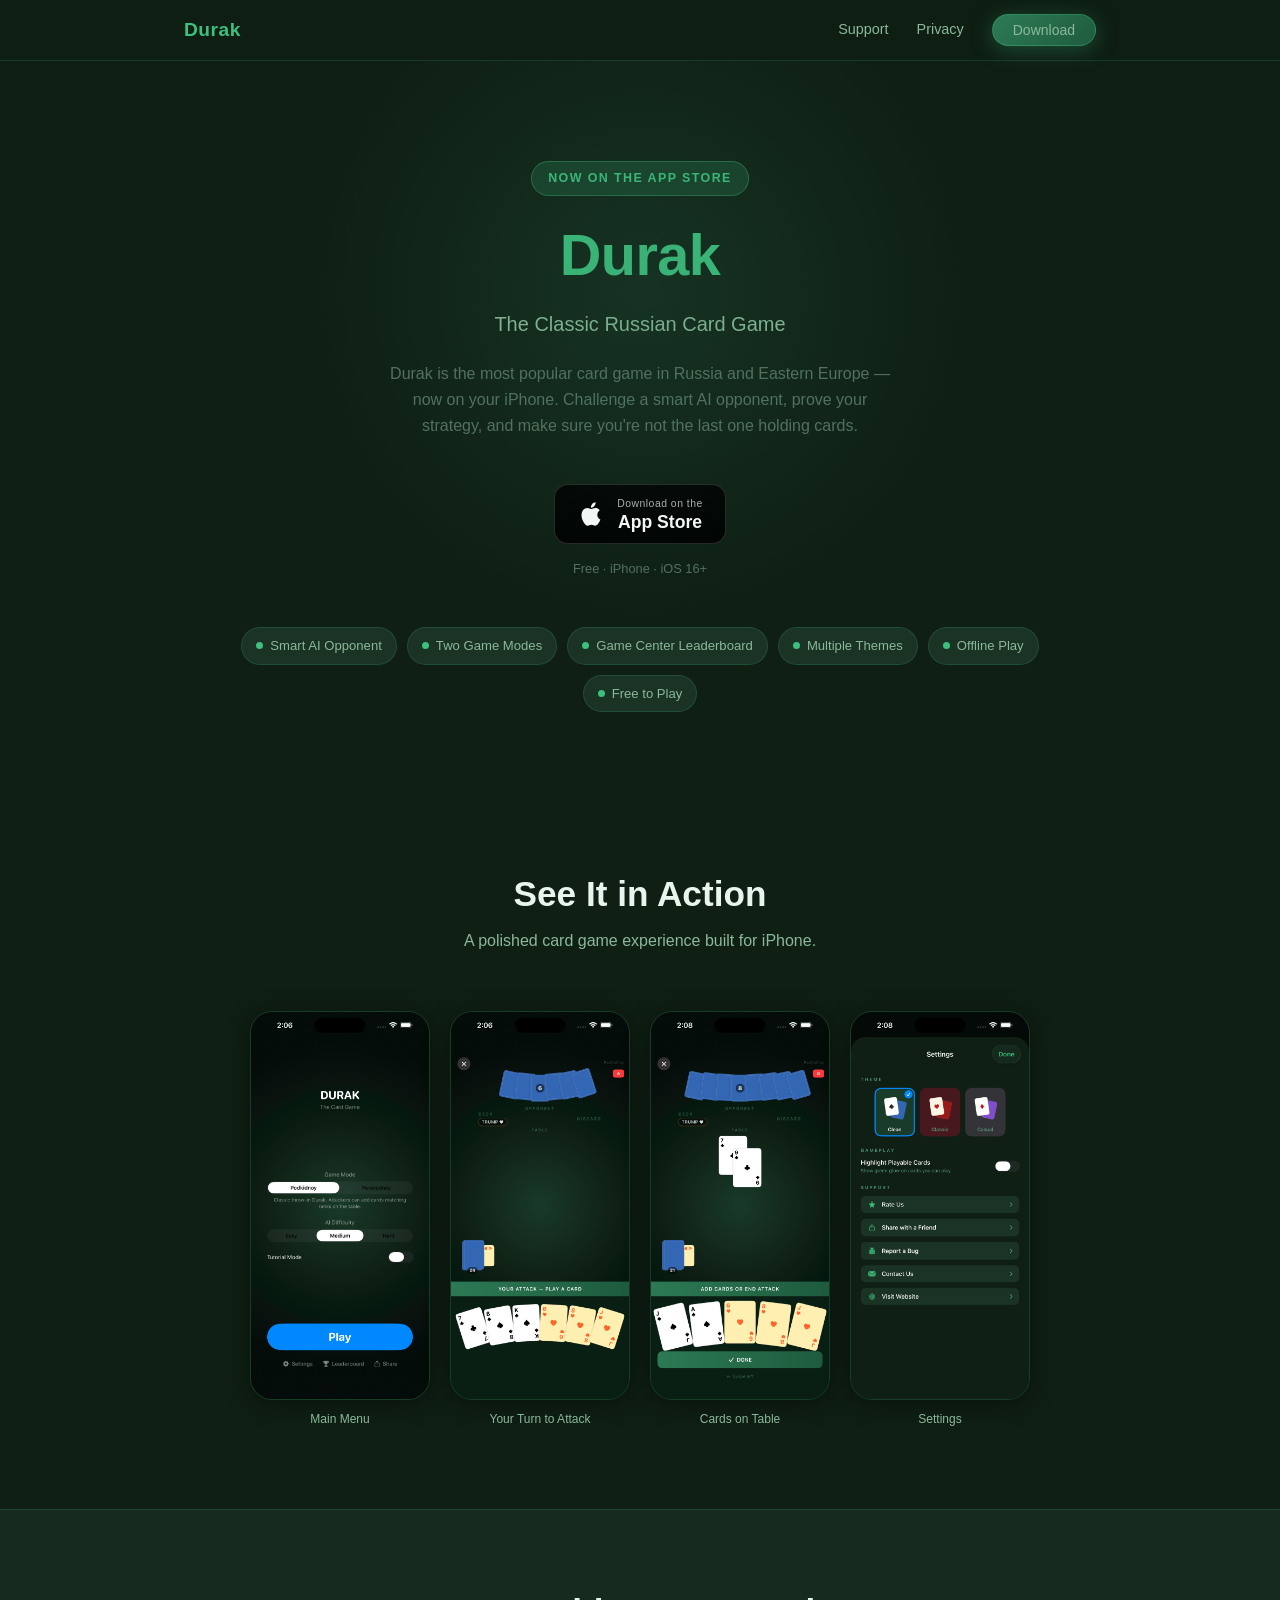
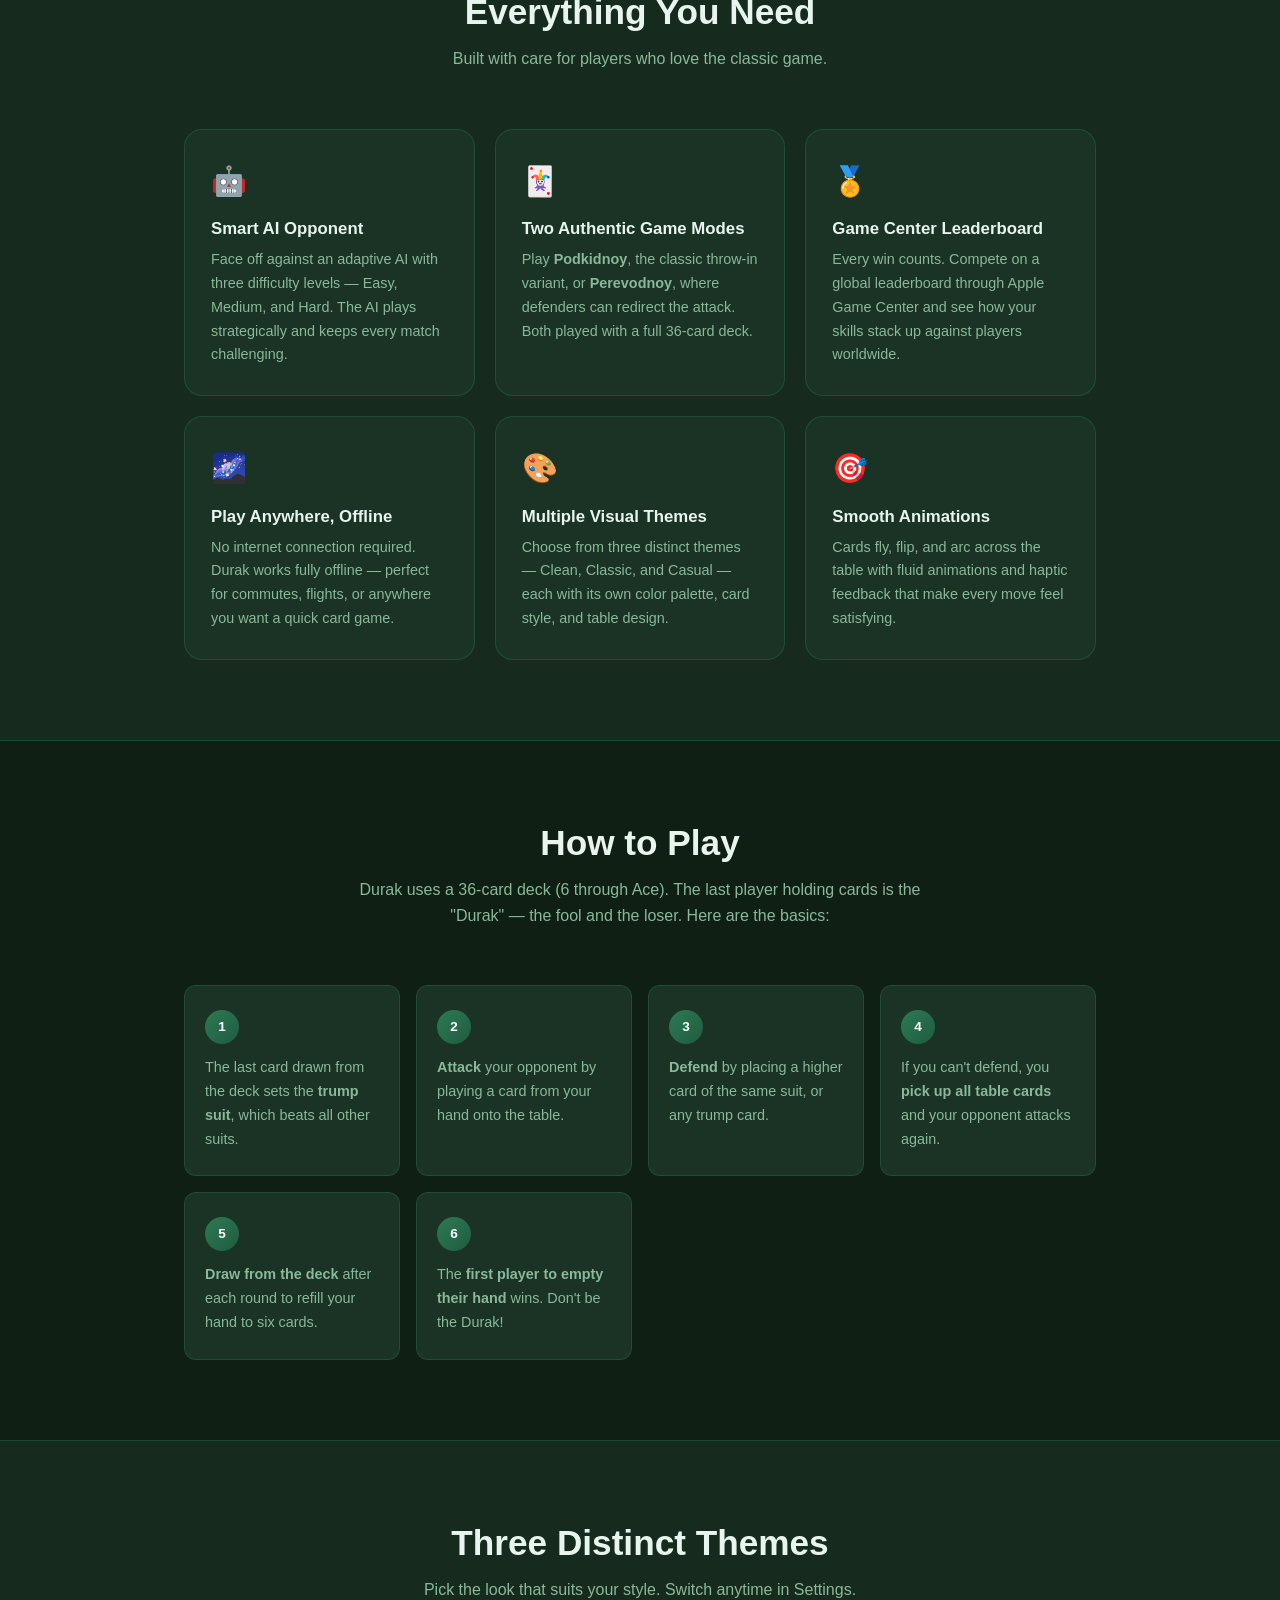
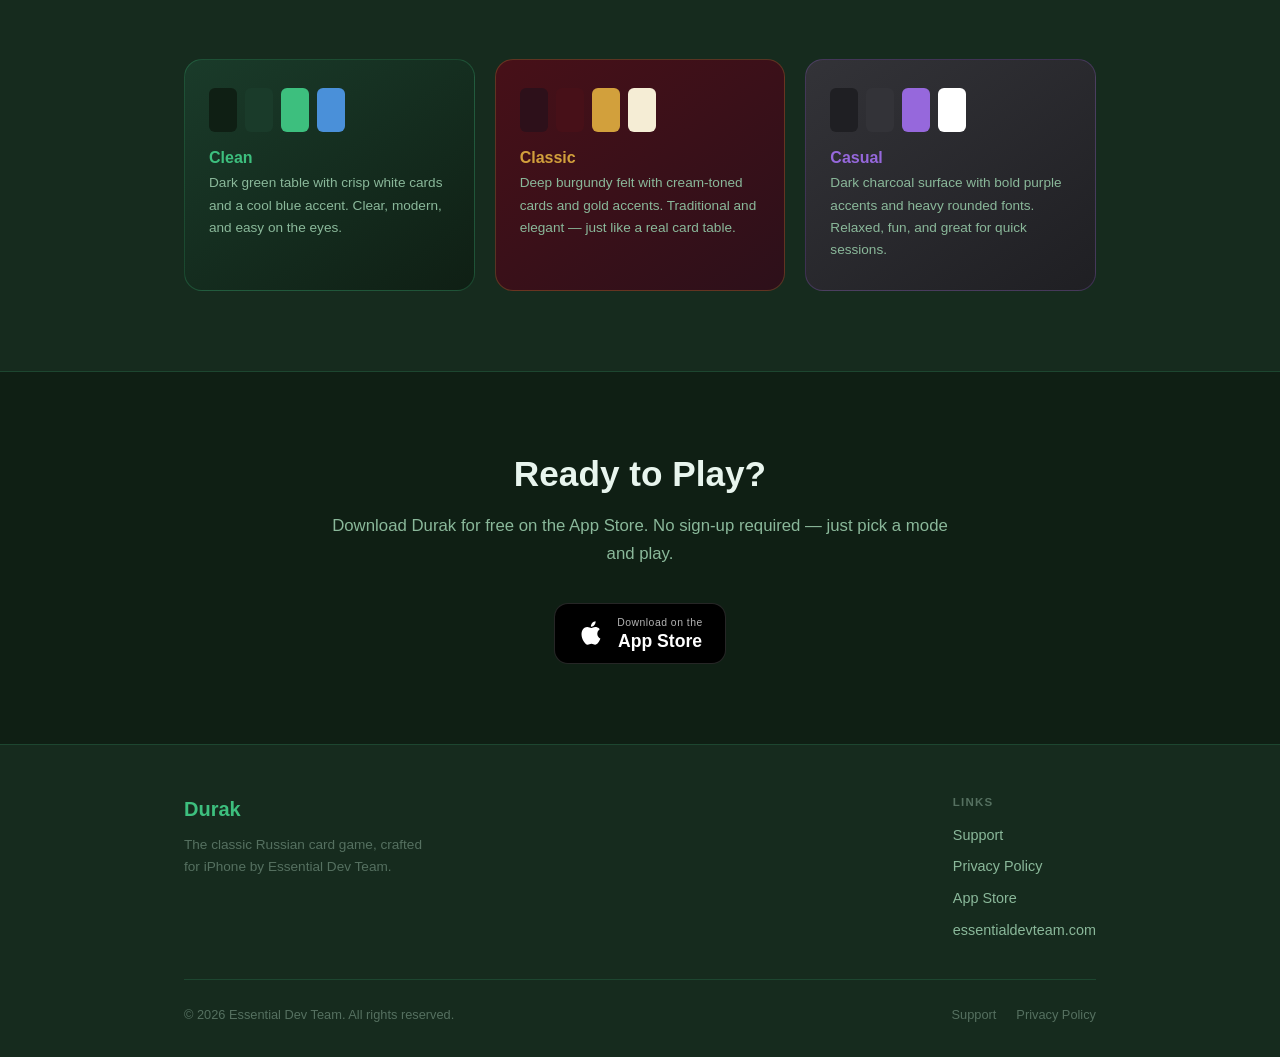
==== commit abd13e1e: "Add files via upload" ====
--- a/index.html
+++ b/index.html
@@ -75,25 +75,21 @@
         <p>A polished card game experience built for iPhone.</p>
       </div>
       <div class="screenshots-row">
-        <div class="screenshot-placeholder">
-          <span class="screenshot-placeholder__icon">&#9824;</span>
-          <span class="screenshot-placeholder__label">Main Menu</span>
-        </div>
-        <div class="screenshot-placeholder">
-          <span class="screenshot-placeholder__icon">&#9827;</span>
-          <span class="screenshot-placeholder__label">Your Turn to Attack</span>
-        </div>
-        <div class="screenshot-placeholder">
-          <span class="screenshot-placeholder__icon">&#9829;</span>
-          <span class="screenshot-placeholder__label">Defend Against AI</span>
-        </div>
-        <div class="screenshot-placeholder">
-          <span class="screenshot-placeholder__icon">&#9830;</span>
-          <span class="screenshot-placeholder__label">Multiple Card Pairs</span>
-        </div>
-        <div class="screenshot-placeholder">
-          <span class="screenshot-placeholder__icon">&#127942;</span>
-          <span class="screenshot-placeholder__label">Victory Screen</span>
+        <div class="screenshot-item">
+          <img src="screenshots/main-menu.png" alt="Durak main menu screen" class="screenshot-img" />
+          <span class="screenshot-label">Main Menu</span>
+        </div>
+        <div class="screenshot-item">
+          <img src="screenshots/gameplay-attack.png" alt="Durak gameplay - attacking" class="screenshot-img" />
+          <span class="screenshot-label">Your Turn to Attack</span>
+        </div>
+        <div class="screenshot-item">
+          <img src="screenshots/gameplay-table.png" alt="Durak gameplay - cards on table" class="screenshot-img" />
+          <span class="screenshot-label">Cards on Table</span>
+        </div>
+        <div class="screenshot-item">
+          <img src="screenshots/settings.png" alt="Durak settings screen" class="screenshot-img" />
+          <span class="screenshot-label">Settings</span>
         </div>
       </div>
     </div>
--- a/style.css
+++ b/style.css
@@ -439,47 +439,32 @@
   margin-top: 0;
 }
 
-.screenshot-placeholder {
-  width: 160px;
-  height: 320px;
-  background: var(--bg-card);
-  border: 1px solid var(--border);
-  border-radius: 22px;
+.screenshot-item {
   display: flex;
   flex-direction: column;
   align-items: center;
-  justify-content: center;
   gap: 10px;
-  color: var(--text-dim);
+  flex-shrink: 0;
+}
+
+.screenshot-img {
+  width: 180px;
+  height: auto;
+  border-radius: 22px;
+  border: 1px solid var(--border);
+  box-shadow: var(--shadow);
+  transition: transform 0.3s, border-color 0.2s;
+}
+
+.screenshot-img:hover {
+  transform: scale(1.04);
+  border-color: var(--border-strong);
+}
+
+.screenshot-label {
   font-size: 0.75rem;
+  color: var(--text-muted);
   text-align: center;
-  padding: 16px;
-  position: relative;
-  overflow: hidden;
-  transition: border-color 0.2s;
-}
-
-.screenshot-placeholder:hover {
-  border-color: var(--border-strong);
-}
-
-.screenshot-placeholder::before {
-  content: "";
-  position: absolute;
-  top: 0; left: 0; right: 0;
-  height: 3px;
-  background: linear-gradient(90deg, var(--gradient-dark), var(--gradient-mid));
-}
-
-.screenshot-placeholder__icon {
-  font-size: 1.8rem;
-  opacity: 0.4;
-}
-
-.screenshot-placeholder__label {
-  font-size: 0.7rem;
-  color: var(--text-dim);
-  line-height: 1.4;
 }
 
 /* --- Themes Section --- */
@@ -920,9 +905,8 @@
     gap: 12px;
   }
 
-  .screenshot-placeholder {
-    width: 130px;
-    height: 260px;
+  .screenshot-img {
+    width: 140px;
   }
 
   .contact-card {
@@ -945,8 +929,7 @@
 
   h1 { font-size: 2rem; }
 
-  .screenshot-placeholder {
+  .screenshot-img {
     width: 110px;
-    height: 220px;
   }
 }
